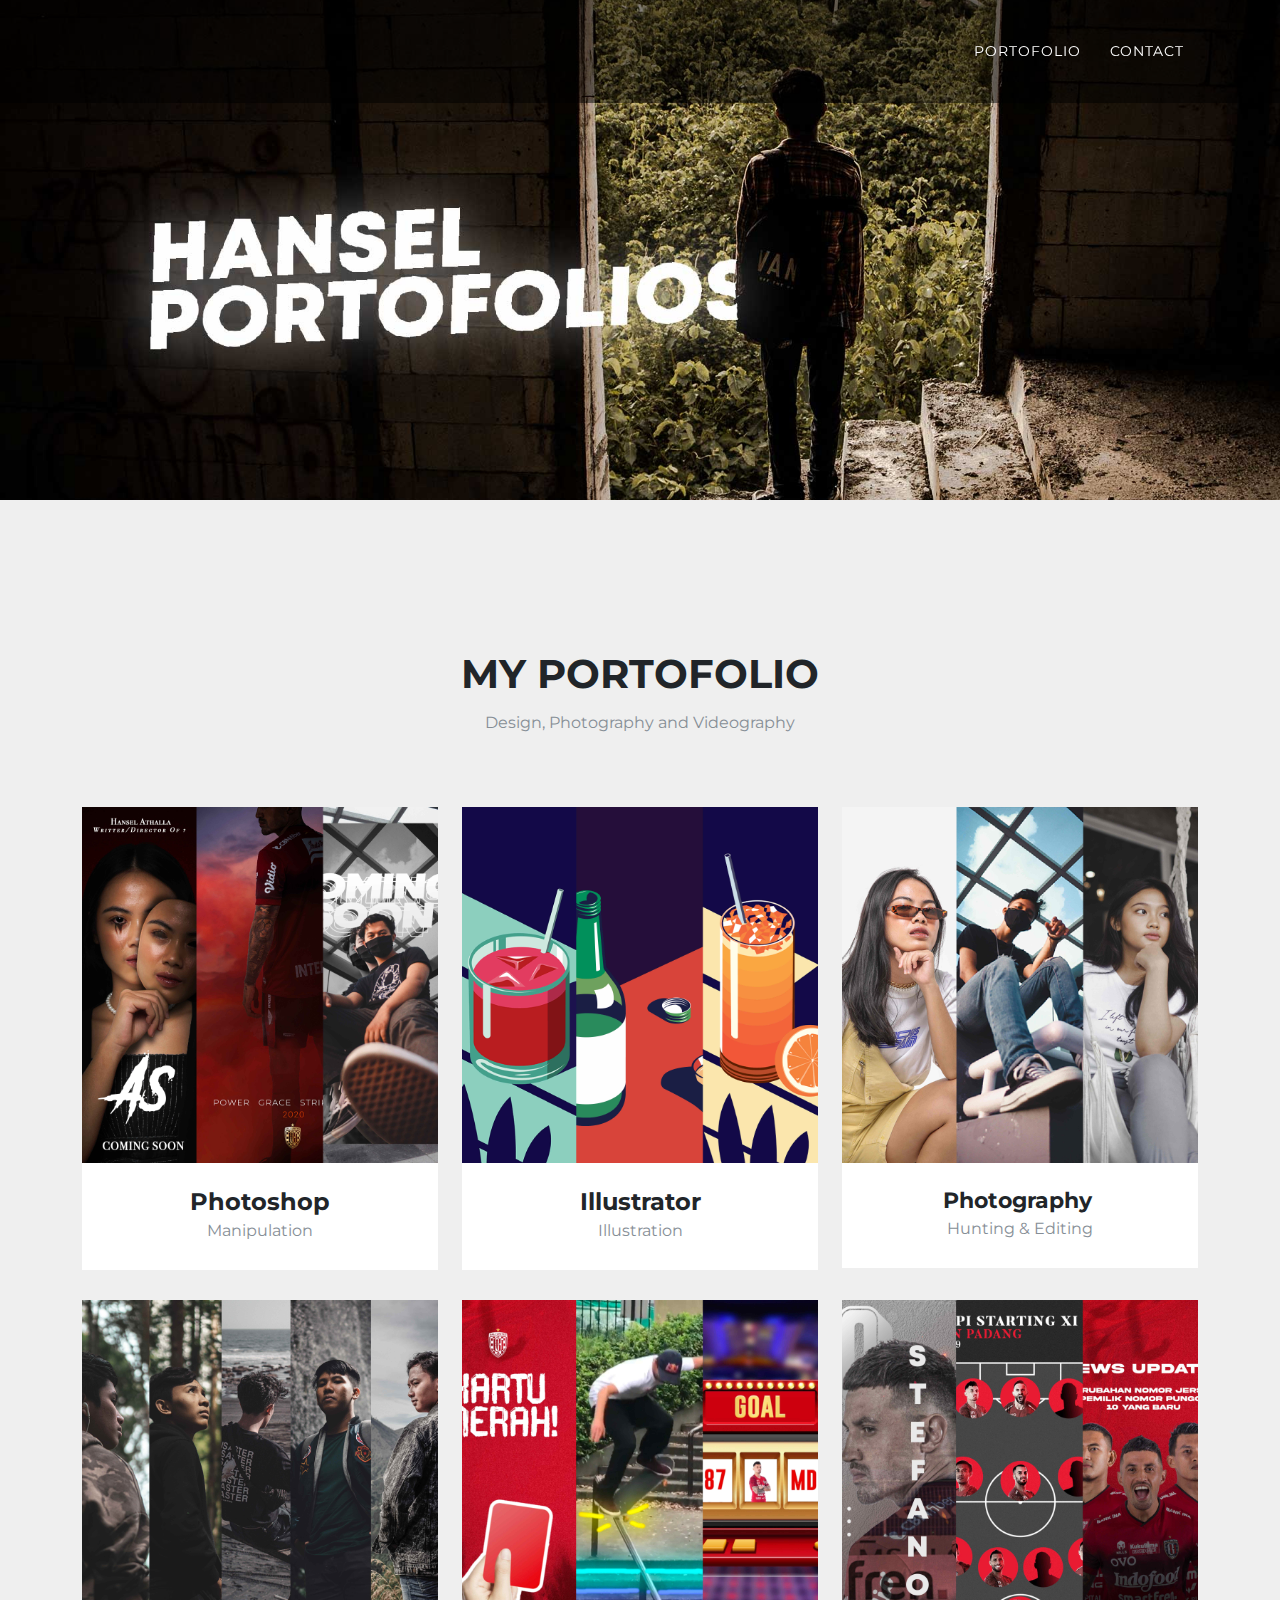
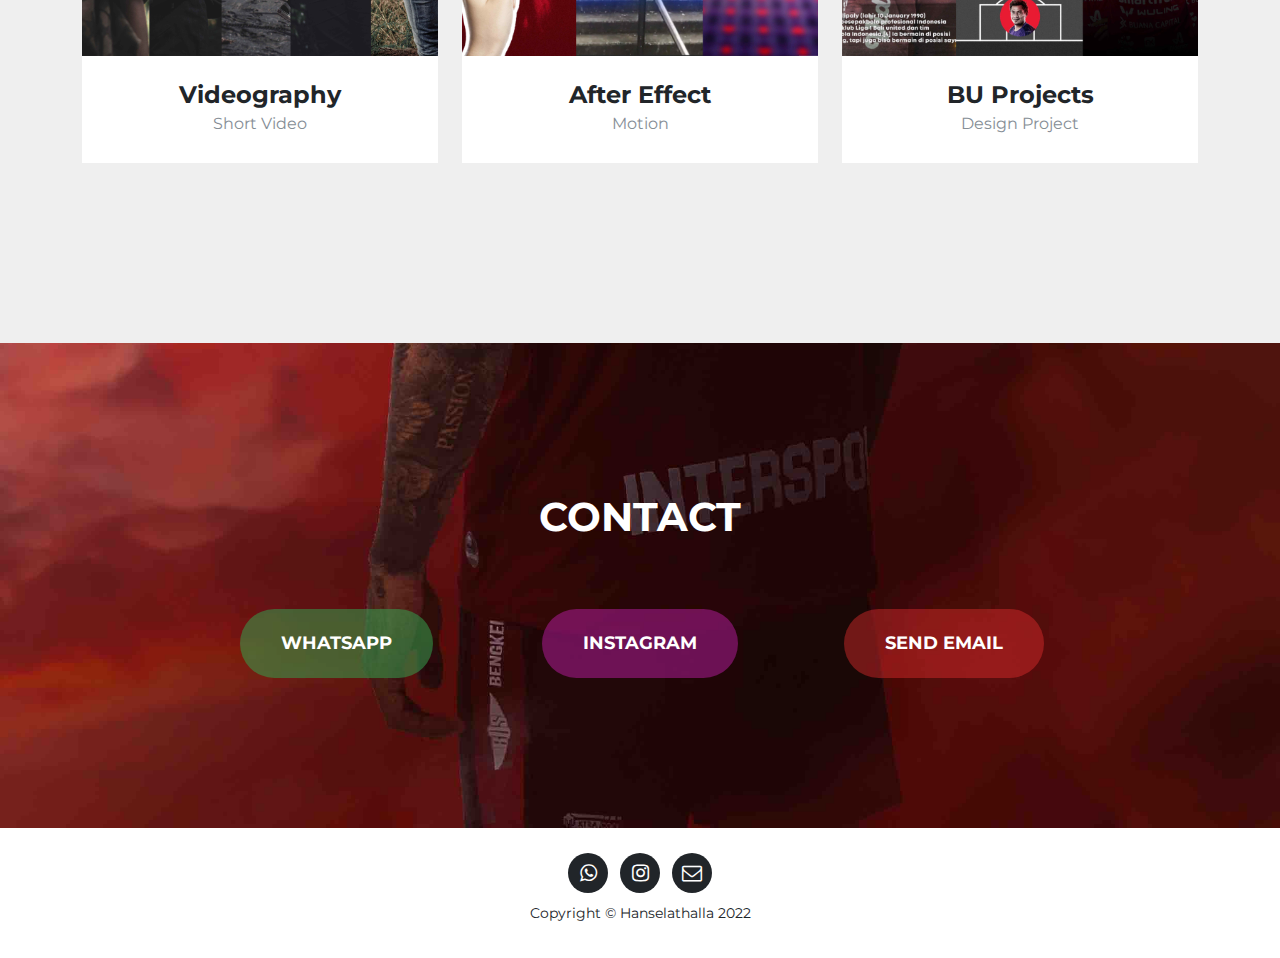
==== index.html @ 986459a1 "Update index.html" ====
<!DOCTYPE html>
<html>

<head>
    <meta charset="utf-8">
    <meta name="viewport" content="width=device-width, initial-scale=1.0, shrink-to-fit=no">
    <title>Hansel Portofolio</title>
    <link rel="stylesheet" href="assets/bootstrap/css/bootstrap.min.css">
    <link rel="stylesheet" href="https://fonts.googleapis.com/css?family=Montserrat:400,700">
    <link rel="stylesheet" href="https://fonts.googleapis.com/css?family=Kaushan+Script">
    <link rel="stylesheet" href="assets/fonts/font-awesome.min.css">
    <link rel="stylesheet" href="assets/css/Footer-Basic.css">
    <link rel="stylesheet" href="assets/css/Footer-with-social-media-icons.css">
    <link rel="stylesheet" href="assets/css/untitled-1.css">
    <link rel="stylesheet" href="assets/css/untitled-10.css">
    <link rel="stylesheet" href="assets/css/untitled-11.css">
    <link rel="stylesheet" href="assets/css/untitled-12.css">
    <link rel="stylesheet" href="assets/css/untitled-13.css">
    <link rel="stylesheet" href="assets/css/untitled-14.css">
    <link rel="stylesheet" href="assets/css/untitled-2.css">
    <link rel="stylesheet" href="assets/css/untitled-3.css">
    <link rel="stylesheet" href="assets/css/untitled-4.css">
    <link rel="stylesheet" href="assets/css/untitled-5.css">
    <link rel="stylesheet" href="assets/css/untitled-6.css">
    <link rel="stylesheet" href="assets/css/untitled-7.css">
    <link rel="stylesheet" href="assets/css/untitled-8.css">
    <link rel="stylesheet" href="assets/css/untitled-9.css">
    <link rel="stylesheet" href="assets/css/untitled.css">
</head>

<body id="page-top" data-bs-spy="scroll" data-bs-target="#mainNav" data-bs-offset="54">
    <nav class="navbar navbar-dark navbar-expand-lg fixed-top bg-dark" id="mainNav" style="/*color: rgb(33, 37, 41);*//*background: rgba(0, 0, 0, 0.44);*/">
        <div class="container"><button data-bs-toggle="collapse" data-bs-target="#navbarResponsive" class="navbar-toggler navbar-toggler-right" type="button" aria-controls="navbarResponsive" aria-expanded="false" aria-label="Toggle navigation" style="background: rgba(255,255,255,0.25);"><i class="fa fa-bars"></i></button>
            <div class="collapse navbar-collapse" id="navbarResponsive">
                <ul class="navbar-nav ms-auto text-uppercase">
                    <li class="nav-item"></li>
                    <li class="nav-item"><a class="nav-link" href="#portfolio">Portofolio</a></li>
                    <li class="nav-item"></li>
                    <li class="nav-item"></li>
                    <li class="nav-item"><a class="nav-link" href="#contact">Contact</a></li>
                </ul>
            </div>
        </div>
    </nav>
    <header class="masthead" style="background-image: url('assets/img/1.jpg');/*background-size: contain;*/">
        <div class="container">
            <div class="intro-text"></div>
        </div>
    </header>
    <section class="bg-light" id="portfolio">
        <div class="container">
            <div class="row">
                <div class="col-lg-12 text-center">
                    <h2 class="text-uppercase section-heading" style="color: rgb(33, 37, 41);">My Portofolio</h2>
                    <h3 class="text-muted section-subheading">Design, Photography and Videography</h3>
                </div>
            </div>
            <div class="row">
                <div class="col-sm-6 col-md-4 portfolio-item"><a class="portfolio-link" href="Photoshop.html">
                        <div class="portfolio-hover" style="background: rgba(5,174,211,0.53);">
                            <div class="portfolio-hover-content" style="transform: translateY(-70px);height: 180px;"><img src="assets/img/27.jpg" style="height: 170px;"></div>
                        </div><img class="img-fluid" src="assets/img/2.jpg">
                    </a>
                    <div class="portfolio-caption">
                        <h4>Photoshop</h4>
                        <p class="text-muted">Manipulation</p>
                    </div>
                </div>
                <div class="col-sm-6 col-md-4 portfolio-item"><a class="portfolio-link" href="Illustrator.html">
                        <div class="portfolio-hover" style="background: rgba(248,89,0,0.53);">
                            <div class="portfolio-hover-content" style="transform: translateY(-70px);height: 180px;"><img src="assets/img/28.jpg" style="height: 170px;"></div>
                        </div><img class="img-fluid" src="assets/img/3.jpg">
                    </a>
                    <div class="portfolio-caption">
                        <h4>Illustrator</h4>
                        <p class="text-muted">Illustration</p>
                    </div>
                </div>
                <div class="col-sm-6 col-md-4 portfolio-item"><a class="portfolio-link" href="Lightroom.html">
                        <div class="portfolio-hover" style="background: rgba(84,121,142,0.53);">
                            <div class="portfolio-hover-content" style="transform: translateY(-70px);height: 180px;"><img src="assets/img/29.jpg" style="height: 170px;"></div>
                        </div><img class="img-fluid" src="assets/img/5.jpg">
                    </a>
                    <div class="portfolio-caption">
                        <h4 style="font-size: 22px;">Photography&nbsp;</h4>
                        <p class="text-muted">Hunting &amp; Editing</p>
                    </div>
                </div>
                <div class="col-sm-6 col-md-4 portfolio-item"><a class="portfolio-link" data-bs-toggle="modal">
                        <div class="portfolio-hover" style="background: rgba(203,72,205,0.71);">
                            <div class="portfolio-hover-content">
                                <h1>On Progress</h1>
                            </div>
                        </div><img class="img-fluid" src="assets/img/6.jpg">
                    </a>
                    <div class="portfolio-caption">
                        <h4 style="/*font-size: 20px;*/">Videography</h4>
                        <p class="text-muted">Short Video</p>
                    </div>
                </div>
                <div class="col-sm-6 col-md-4 portfolio-item"><a class="portfolio-link" href="#portfolioModal1" data-bs-toggle="modal">
                        <div class="portfolio-hover" style="background: rgba(126,31,221,0.66);">
                            <div class="portfolio-hover-content">
                                <h1>On Progress</h1>
                            </div>
                        </div><img class="img-fluid" src="assets/img/7.jpg">
                    </a>
                    <div class="portfolio-caption">
                        <h4>After Effect</h4>
                        <p class="text-muted">Motion</p>
                    </div>
                </div>
                <div class="col-sm-6 col-md-4 portfolio-item"><a class="portfolio-link" href="Baliunited.html">
                        <div class="portfolio-hover" style="background: rgba(128,0,0,0.53);">
                            <div class="portfolio-hover-content" style="transform: translateY(-75px);height: 180px;"><img src="assets/img/32.png" style="height: 170px;"></div>
                        </div><img class="img-fluid" src="assets/img/8.jpg">
                    </a>
                    <div class="portfolio-caption">
                        <h4>BU Projects</h4>
                        <p class="text-muted">Design Project</p>
                    </div>
                </div>
            </div>
        </div>
    </section>
    <section id="contact" style="background-image: url('assets/img/4.jpg');/*background-size: 190%;*/">
        <div class="container">
            <div class="row">
                <div class="col-lg-12 text-center" style="height: 79px;">
                    <h2 class="text-uppercase section-heading">Contact</h2>
                    <h3 class="text-muted section-subheading"></h3>
                    <div class="d-flex justify-content-end align-items-end"></div>
                </div>
            </div>
            <div class="row">
                <div class="col-lg-12">
                    <form id="contactForm" name="contactForm" novalidate="novalidate" action="https://wa.me/6281266294804?text=Halo,%20saya%20ingin%20request%20design" target="_blank">
                        <div class="row">
                            <div class="col-md-6">
                                <div class="form-group mb-3"><small class="form-text text-danger help-block lead"></small></div>
                            </div>
                            <div class="w-100"></div>
                            <div class="col-lg-12 text-center">
                                <div id="success"></div>
                            </div>
                        </div>
                    </form>
                </div>
            </div>
        </div>
        <div class="container">
            <div class="row d-flex d-sm-flex d-md-flex d-lg-flex d-xl-flex d-xxl-flex justify-content-center justify-content-sm-center justify-content-md-center justify-content-lg-center justify-content-xl-center justify-content-xxl-center">
                <div class="col-md-4 d-flex d-xxl-flex justify-content-center justify-content-xxl-center" style="margin-top: -22px;"><a class="btn btn-primary btn-xl text-uppercase" role="button" id="sendMessageButton-3" href="https://wa.me/6281266294804?text=Halo,%20saya%20ingin%20request%20design" style="background: rgba(53,156,76,0.56);border-radius: 69px;margin-top: 43px;border-color: rgba(255,255,255,0);" target="_blank">Whatsapp</a></div>
                <div class="col-md-4 d-flex d-xxl-flex justify-content-center justify-content-xxl-center" style="margin-top: -22px;width: 228px;"><a class="btn btn-primary btn-xl text-uppercase" role="button" id="sendMessageButton-5" href="https://www.instagram.com/hnselathalla/" style="background: rgba(170,27,147,0.56);border-color: rgba(255,255,255,0);border-radius: 69px;margin-top: 43px;" target="_blank">Instagram</a></div>
                <div class="col-md-4 d-flex d-xxl-flex justify-content-center justify-content-xxl-center" style="margin-top: -22px;"><a class="btn btn-primary btn-xl text-uppercase" role="button" id="sendMessageButton-4" href="mailto:hanselathalla42gmail.com" style="background: rgba(228,46,46,0.44);border-color: rgba(255,255,255,0);border-radius: 69px;margin-top: 43px;" target="_blank">SEND EMail</a></div>
            </div>
        </div>
    </section>
    <footer>
        <div class="container">
            <div class="row">
                <div class="col-md-4">
                    <ul class="list-inline social-buttons">
                        <li class="list-inline-item"></li>
                    </ul>
                </div>
                <div class="col-md-4">
                    <ul class="list-inline social-buttons">
                        <li class="list-inline-item"><a href="https://wa.me/6281266294804?text=Halo,%20saya%20ingin%20request%20design" target="_blank"><i class="fa fa-whatsapp"></i></a></li>
                        <li class="list-inline-item"><a href="https://www.instagram.com/hnselathalla/" target="_blank"><i class="fa fa-instagram"></i></a></li>
                        <li class="list-inline-item"><a href="mailto:hanselathalla42gmail.com"><i class="fa fa-envelope-o"></i></a></li>
                    </ul><span class="copyright">Copyright&nbsp;© Hanselathalla 2022</span>
                </div>
                <div class="col-md-4">
                    <ul class="list-inline quicklinks"></ul>
                </div>
            </div>
        </div>
    </footer>
    <script src="assets/bootstrap/js/bootstrap.min.js"></script>
    <script src="assets/js/agency.js"></script>
    <script src="assets/js/Tab.js"></script>
</body>

</html>
---- assets/css/Footer-Basic.css ----
.footer-basic {
  padding: 40px 0;
  background-color: #ffffff;
  color: #4b4c4d;
}

.footer-basic ul {
  padding: 0;
  list-style: none;
  text-align: center;
  font-size: 18px;
  line-height: 1.6;
  margin-bottom: 0;
}

.footer-basic li {
  padding: 0 10px;
}

.footer-basic ul a {
  color: inherit;
  text-decoration: none;
  opacity: 0.8;
}

.footer-basic ul a:hover {
  opacity: 1;
}

.footer-basic .social {
  text-align: center;
  padding-bottom: 25px;
}

.footer-basic .social > a {
  font-size: 24px;
  width: 40px;
  height: 40px;
  line-height: 40px;
  display: inline-block;
  text-align: center;
  border-radius: 50%;
  border: 1px solid #ccc;
  margin: 0 8px;
  color: inherit;
  opacity: 0.75;
}

.footer-basic .social > a:hover {
  opacity: 0.9;
}

.footer-basic .copyright {
  margin-top: 15px;
  text-align: center;
  font-size: 13px;
  color: #aaa;
  margin-bottom: 0;
}
---- assets/css/Footer-with-social-media-icons.css ----
#footerpad {
  padding-top: 70px;
  padding-bottom: 20px;
  background-color: #000000;
}

a:focus, a:hover {
  color: #0085A1;
}
---- assets/css/untitled-1.css ----
header.masthead {
  text-align: center;
  color: #fff;
  background-repeat: no-repeat;
  background-attachment: scroll;
  background-position: center center;
  background-size: cover;
}
---- assets/css/untitled-10.css ----
ul.social-buttons li a:active, ul.social-buttons li a:focus, ul.social-buttons li a:hover {
  background-color: #c81a0f;
}
---- assets/css/untitled-11.css ----
.footer-basic .social > a {
  /*font-size: 20px;*/
  line-height: 40px;
  /*display: block;*/
  width: 40px;
  height: 40px;
  transition: all .3s;
  color: #fff;
  border-radius: 100%;
  outline: none;
  background-color: #000000;
}
---- assets/css/untitled-12.css ----
.btn-primary:active, .btn-primary:focus, .btn-primary:hover {
  background-color: rgba(42,42,42,0.64) !important;
  border-color: #ffffff !important;
  color: #fff;
}
---- assets/css/untitled-14.css ----
.bg-light {
  --bs-bg-opacity: 1;
  background-color: rgb(239,239,239) !important;
}
---- assets/css/untitled-2.css ----
#mainNav {
  /*background-color: #2a6aaa;*/
}
---- assets/css/untitled-3.css ----
.bg-dark {
  background-color: rgba(24,165,210,0.72) !important;
}
---- assets/css/untitled-4.css ----
#mainNav .navbar-nav .nav-item .nav-link.active, #mainNav .navbar-nav .nav-item .nav-link:hover {
  color: #c0ac88;
}
---- assets/css/untitled-6.css ----
.bg-warning {
  --bs-bg-opacity: 1;
  background-color: rgba(248,126,26,0.69) !important;
}
---- assets/css/untitled-7.css ----
.bg-success {
  --bs-bg-opacity: 1;
  background-color: rgba(110,168,195,0.6) !important;
}
---- assets/css/untitled-8.css ----
.bg-info {
  --bs-bg-opacity: 1;
  background-color: rgba(194,16,5,0.72) !important;
}
---- assets/css/untitled-9.css ----
.btn-check:checked + .btn-primary:focus, .btn-check:active + .btn-primary:focus, .btn-primary:active:focus, .btn-primary.active:focus, .show > .btn-primary.dropdown-toggle:focus {
  box-shadow: 0 0 0 .25rem rgba(216,178,46,.5);
}
---- assets/css/untitled.css ----
#mainNav {
  background-color: rgba(0,0,0,0.49) !important;
}

@media (max-width: 580px) {
  #contact {
    background-size: 190%;
  }
}

@media (min-width: 581px) {
  #contact {
    background-size: cover;
  }
}
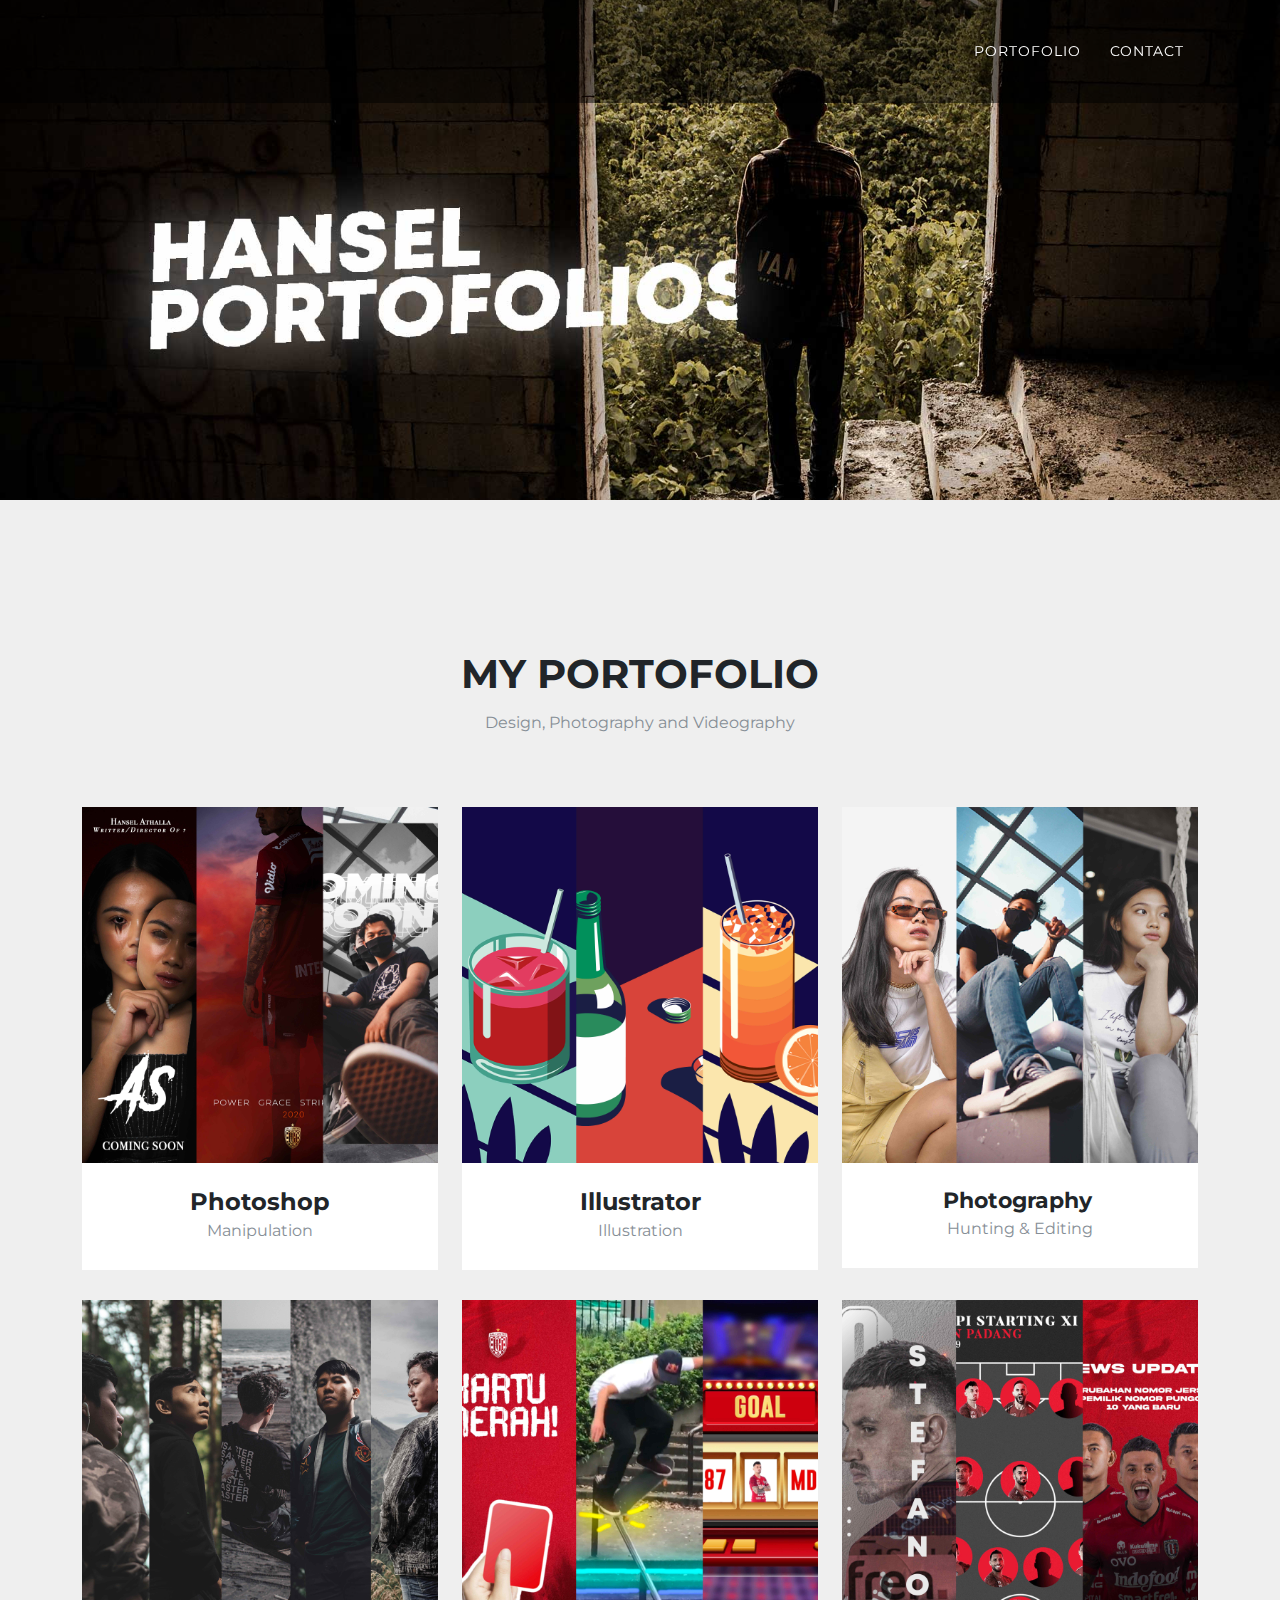
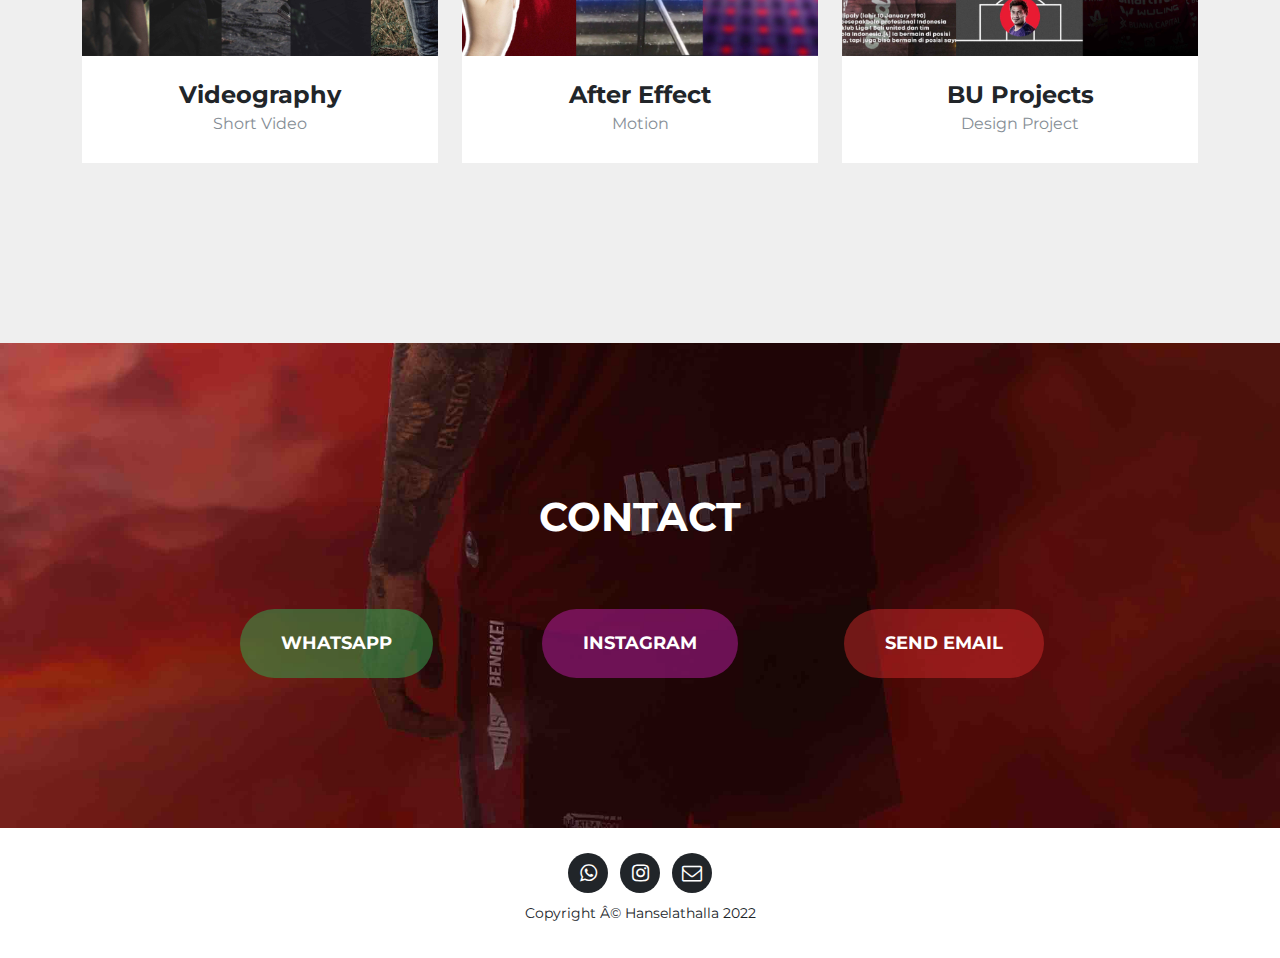
==== commit ac5c00fb: "Update index.html" ====
--- a/index.html
+++ b/index.html
@@ -2,9 +2,10 @@
 <html>
 
 <head>
+    <link rel="shortcut icon" type="image/png" href="img/33.png>
     <meta charset="utf-8">
     <meta name="viewport" content="width=device-width, initial-scale=1.0, shrink-to-fit=no">
-    <title>Hansel Portofolio</title>
+    <title>Home - Brand</title>
     <link rel="stylesheet" href="assets/bootstrap/css/bootstrap.min.css">
     <link rel="stylesheet" href="https://fonts.googleapis.com/css?family=Montserrat:400,700">
     <link rel="stylesheet" href="https://fonts.googleapis.com/css?family=Kaushan+Script">
@@ -26,6 +27,8 @@
     <link rel="stylesheet" href="assets/css/untitled-8.css">
     <link rel="stylesheet" href="assets/css/untitled-9.css">
     <link rel="stylesheet" href="assets/css/untitled.css">
+<link href ="33.png"
+rel = "icon">
 </head>
 
 <body id="page-top" data-bs-spy="scroll" data-bs-target="#mainNav" data-bs-offset="54">
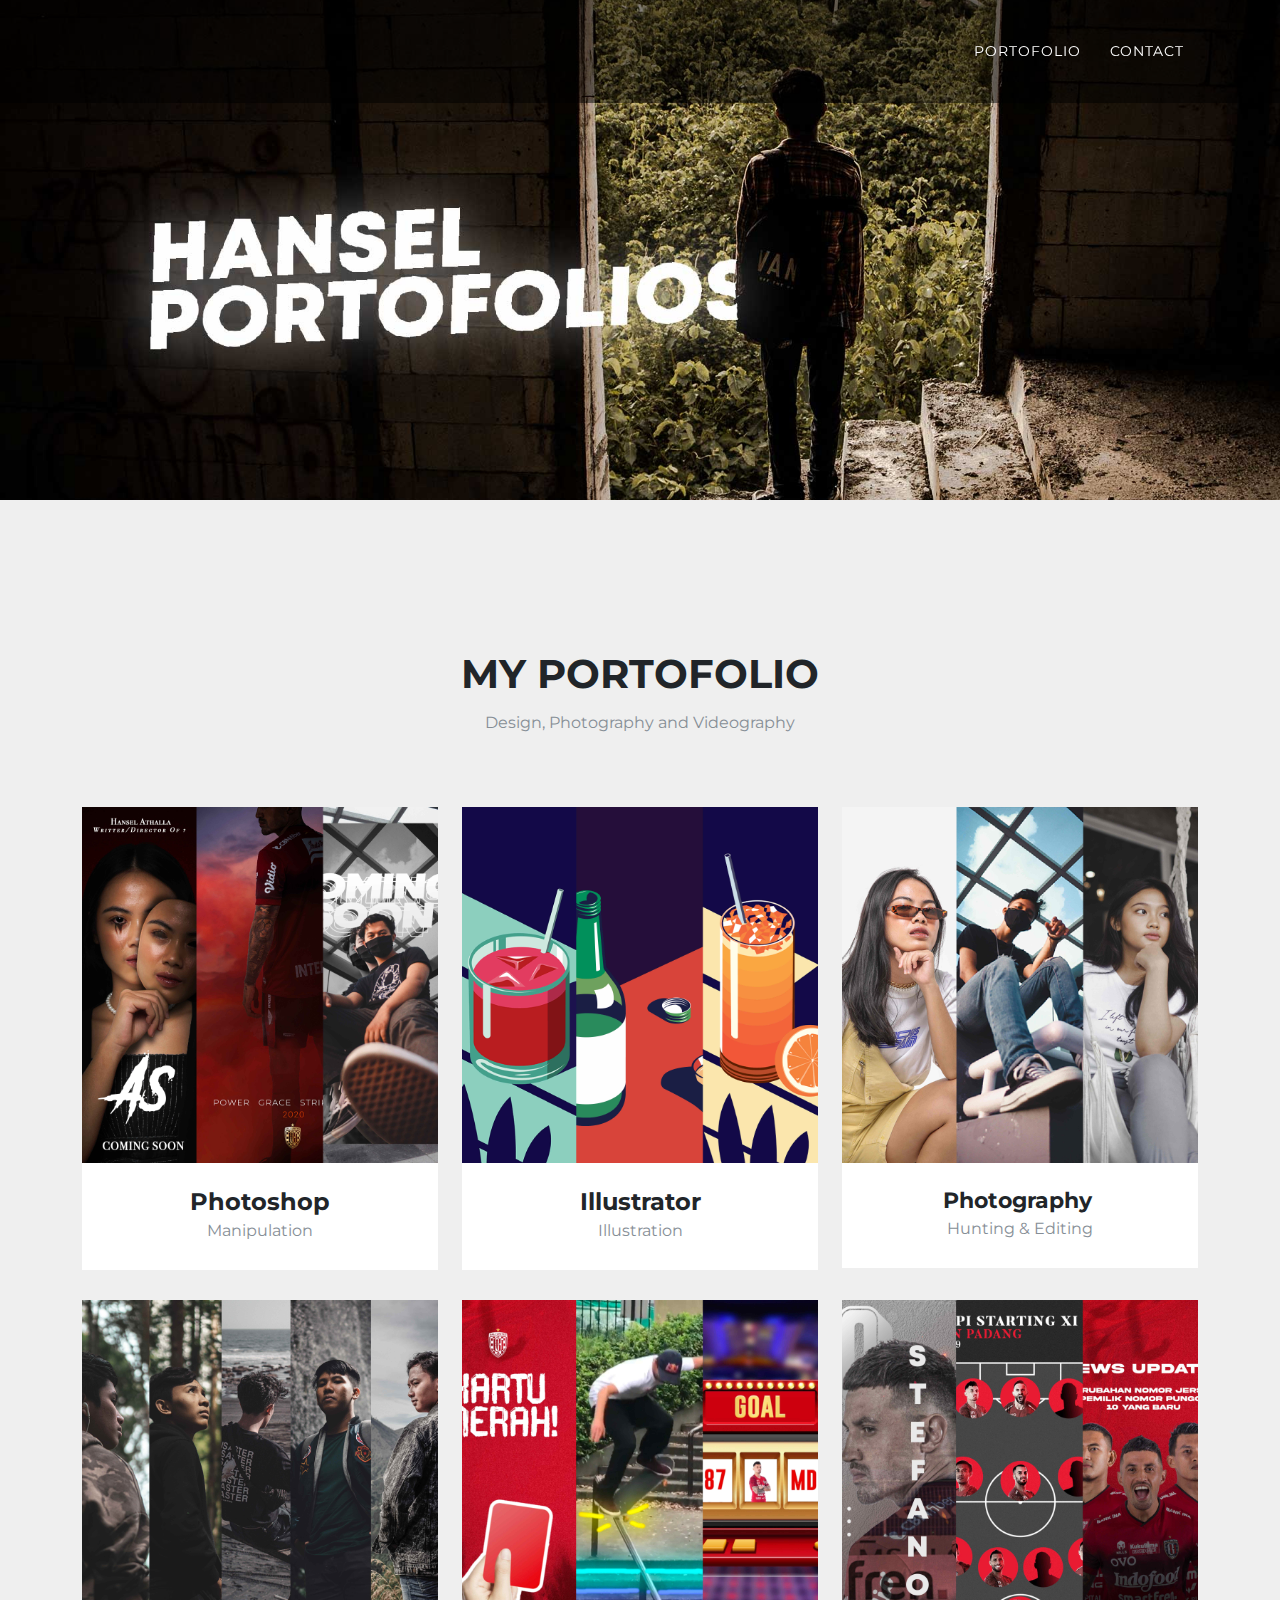
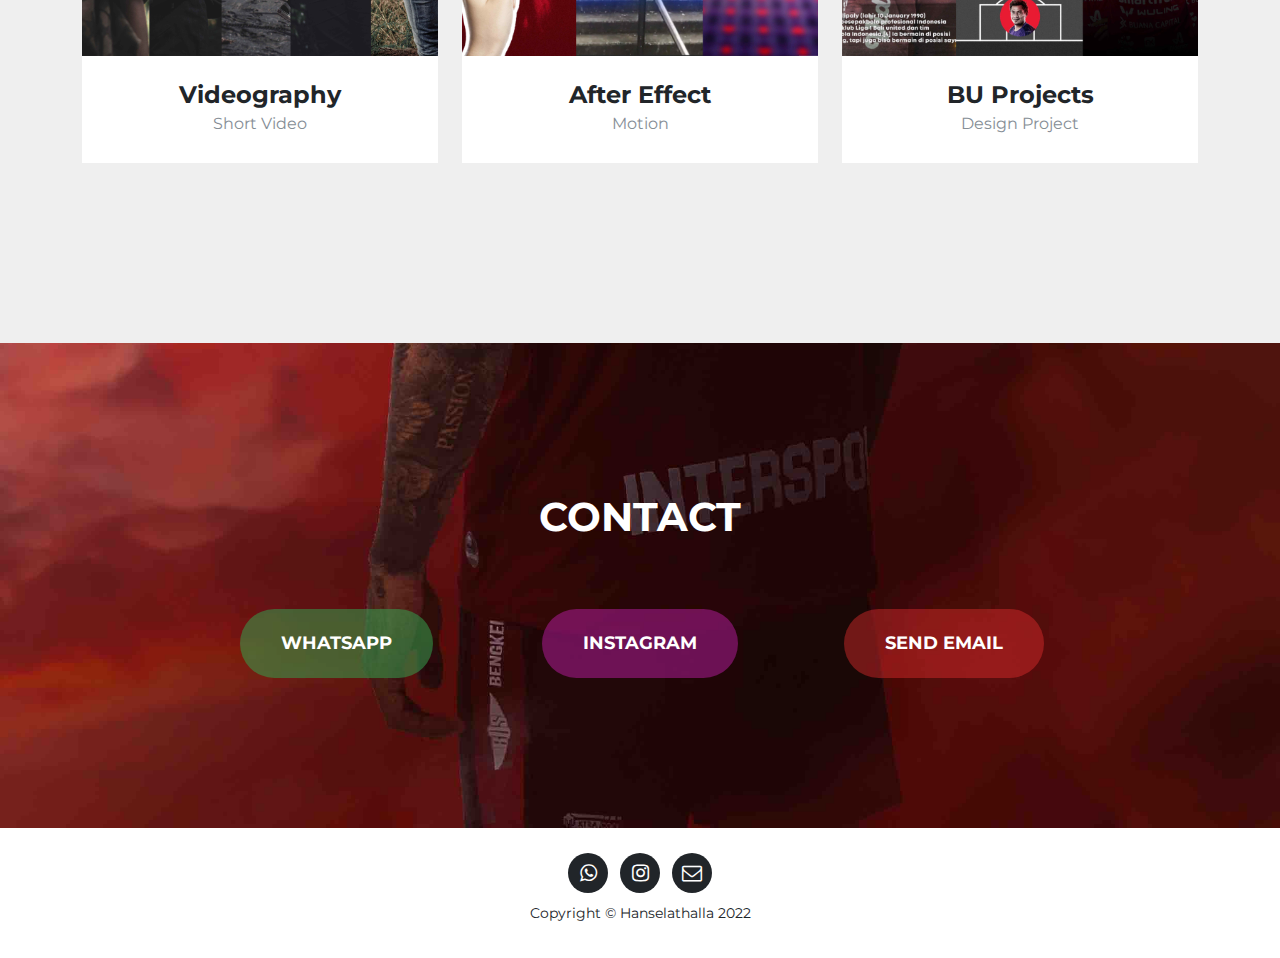
==== commit cfac4eff: "Add files via upload" ====
--- a/index.html
+++ b/index.html
@@ -2,10 +2,12 @@
 <html>
 
 <head>
-    <link rel="shortcut icon" type="image/png" href="img/33.png>
+<link href ="33.png"
+rel = "icon">
     <meta charset="utf-8">
     <meta name="viewport" content="width=device-width, initial-scale=1.0, shrink-to-fit=no">
     <title>Home - Brand</title>
+    <link rel="icon" type="image/png" sizes="16x16" href="assets/img/favicon.png">
     <link rel="stylesheet" href="assets/bootstrap/css/bootstrap.min.css">
     <link rel="stylesheet" href="https://fonts.googleapis.com/css?family=Montserrat:400,700">
     <link rel="stylesheet" href="https://fonts.googleapis.com/css?family=Kaushan+Script">
@@ -27,8 +29,7 @@
     <link rel="stylesheet" href="assets/css/untitled-8.css">
     <link rel="stylesheet" href="assets/css/untitled-9.css">
     <link rel="stylesheet" href="assets/css/untitled.css">
-<link href ="33.png"
-rel = "icon">
+<link rel="shortcut icon" type="image/png" href="img/favicon.png>
 </head>
 
 <body id="page-top" data-bs-spy="scroll" data-bs-target="#mainNav" data-bs-offset="54">
@@ -185,4 +186,4 @@
     <script src="assets/js/Tab.js"></script>
 </body>
 
-</html>
+</html>